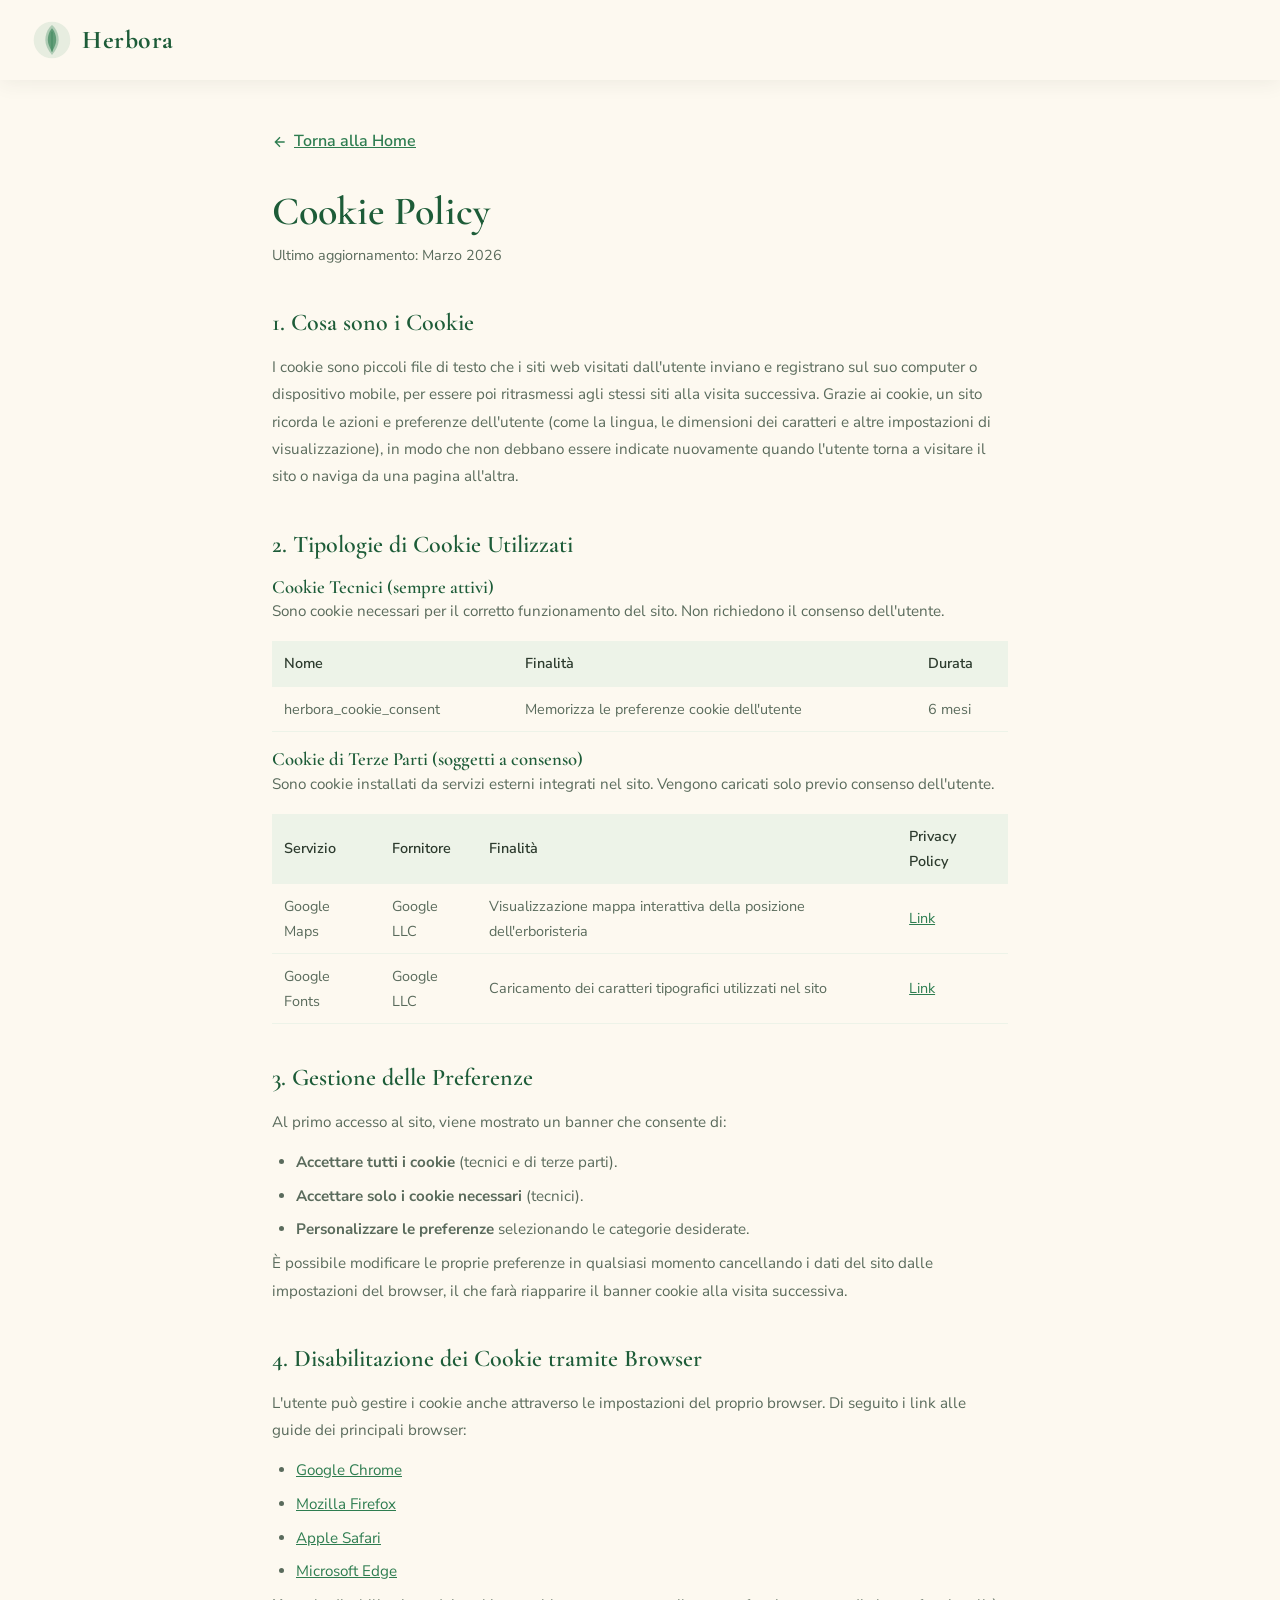
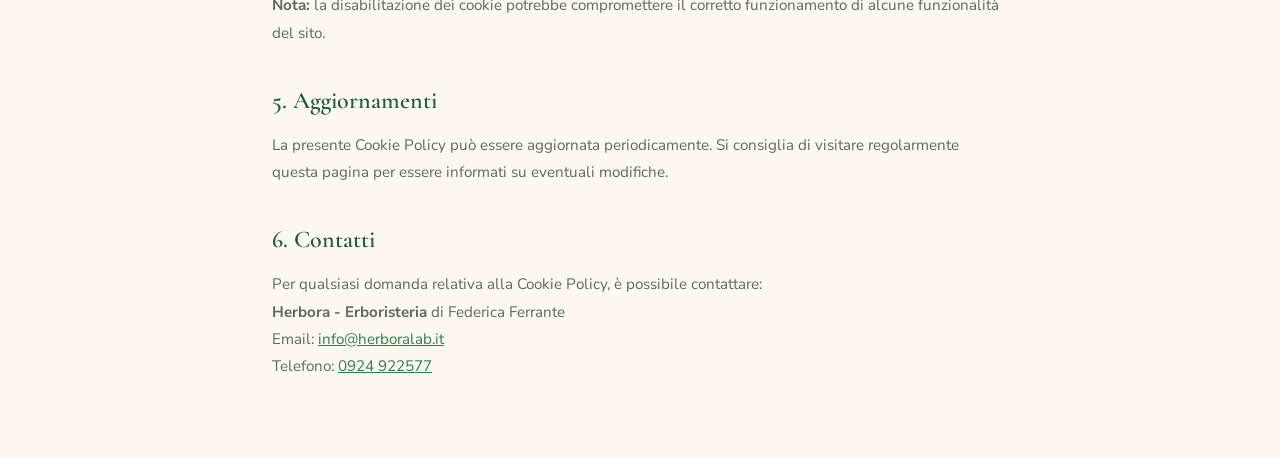
==== cookie-policy.html @ 91b8c5d2 "Sito vetrina Herbora - Erboristeria Partanna dal 1997 Sito one-page completo con stile "Botanical Ed" ====
<!DOCTYPE html>
<html lang="it">
<head>
    <meta charset="UTF-8">
    <meta name="viewport" content="width=device-width, initial-scale=1.0">
    <title>Cookie Policy - Herbora Erboristeria Partanna</title>
    <meta name="robots" content="noindex, nofollow">
    <link rel="preconnect" href="https://fonts.googleapis.com">
    <link rel="preconnect" href="https://fonts.gstatic.com" crossorigin>
    <link href="https://fonts.googleapis.com/css2?family=Cormorant+Garamond:wght@400;500;600;700&family=Nunito+Sans:wght@300;400;500;600;700&display=swap" rel="stylesheet">
    <link rel="stylesheet" href="css/style.css">
    <style>
        .legal-page { padding: calc(var(--nav-height) + 3rem) 2rem 4rem; max-width: 800px; margin: 0 auto; }
        .legal-page h1 { font-size: 2.5rem; margin-bottom: 0.5rem; }
        .legal-page .legal-date { color: var(--text-medium); font-size: 0.9rem; margin-bottom: 2rem; }
        .legal-page h2 { font-size: 1.5rem; margin-top: 2.5rem; margin-bottom: 1rem; color: var(--herbora-dark); }
        .legal-page p, .legal-page li { color: var(--text-medium); line-height: 1.8; margin-bottom: 0.8rem; font-size: 0.95rem; }
        .legal-page ul { padding-left: 1.5rem; }
        .legal-page ul li { list-style: disc; margin-bottom: 0.4rem; }
        .legal-page a { color: var(--herbora-green); text-decoration: underline; }
        .legal-back { display: inline-flex; align-items: center; gap: 6px; margin-bottom: 2rem; color: var(--herbora-green); font-weight: 600; }
        .cookie-table { width: 100%; border-collapse: collapse; margin: 1rem 0; }
        .cookie-table th, .cookie-table td { padding: 10px 12px; text-align: left; border-bottom: 1px solid var(--sage-light); font-size: 0.9rem; }
        .cookie-table th { background: var(--sage-light); font-weight: 600; color: var(--text-dark); }
        .cookie-table td { color: var(--text-medium); }
    </style>
</head>
<body>
    <!-- Navbar -->
    <nav class="navbar scrolled">
        <div class="navbar-container">
            <a href="index.html" class="navbar-brand">
                <svg class="navbar-logo" viewBox="0 0 48 48" xmlns="http://www.w3.org/2000/svg">
                    <circle cx="24" cy="24" r="22" fill="#2E7D50" opacity="0.1"/>
                    <path d="M24 6c0 0-8 6-8 18c0 6 3 12 8 18c5-6 8-12 8-18c0-12-8-18-8-18z" fill="#2E7D50" opacity="0.3"/>
                    <path d="M24 10c0 0-5 5-5 14c0 4 2 9 5 14c3-5 5-10 5-14c0-9-5-14-5-14z" fill="#2E7D50" opacity="0.6"/>
                    <line x1="24" y1="14" x2="24" y2="38" stroke="#2E7D50" stroke-width="1.5" opacity="0.5"/>
                </svg>
                <span class="navbar-brand-text">Herbora</span>
            </a>
        </div>
    </nav>

    <main class="legal-page">
        <a href="index.html" class="legal-back">
            <svg width="16" height="16" viewBox="0 0 24 24" fill="none" stroke="currentColor" stroke-width="2"><path d="M19 12H5M12 19l-7-7 7-7"/></svg>
            Torna alla Home
        </a>

        <h1>Cookie Policy</h1>
        <p class="legal-date">Ultimo aggiornamento: Marzo 2026</p>

        <h2>1. Cosa sono i Cookie</h2>
        <p>I cookie sono piccoli file di testo che i siti web visitati dall'utente inviano e registrano sul suo computer o dispositivo mobile, per essere poi ritrasmessi agli stessi siti alla visita successiva. Grazie ai cookie, un sito ricorda le azioni e preferenze dell'utente (come la lingua, le dimensioni dei caratteri e altre impostazioni di visualizzazione), in modo che non debbano essere indicate nuovamente quando l'utente torna a visitare il sito o naviga da una pagina all'altra.</p>

        <h2>2. Tipologie di Cookie Utilizzati</h2>

        <h3>Cookie Tecnici (sempre attivi)</h3>
        <p>Sono cookie necessari per il corretto funzionamento del sito. Non richiedono il consenso dell'utente.</p>

        <table class="cookie-table">
            <thead>
                <tr>
                    <th>Nome</th>
                    <th>Finalità</th>
                    <th>Durata</th>
                </tr>
            </thead>
            <tbody>
                <tr>
                    <td>herbora_cookie_consent</td>
                    <td>Memorizza le preferenze cookie dell'utente</td>
                    <td>6 mesi</td>
                </tr>
            </tbody>
        </table>

        <h3>Cookie di Terze Parti (soggetti a consenso)</h3>
        <p>Sono cookie installati da servizi esterni integrati nel sito. Vengono caricati solo previo consenso dell'utente.</p>

        <table class="cookie-table">
            <thead>
                <tr>
                    <th>Servizio</th>
                    <th>Fornitore</th>
                    <th>Finalità</th>
                    <th>Privacy Policy</th>
                </tr>
            </thead>
            <tbody>
                <tr>
                    <td>Google Maps</td>
                    <td>Google LLC</td>
                    <td>Visualizzazione mappa interattiva della posizione dell'erboristeria</td>
                    <td><a href="https://policies.google.com/privacy" target="_blank" rel="noopener">Link</a></td>
                </tr>
                <tr>
                    <td>Google Fonts</td>
                    <td>Google LLC</td>
                    <td>Caricamento dei caratteri tipografici utilizzati nel sito</td>
                    <td><a href="https://policies.google.com/privacy" target="_blank" rel="noopener">Link</a></td>
                </tr>
            </tbody>
        </table>

        <h2>3. Gestione delle Preferenze</h2>
        <p>Al primo accesso al sito, viene mostrato un banner che consente di:</p>
        <ul>
            <li><strong>Accettare tutti i cookie</strong> (tecnici e di terze parti).</li>
            <li><strong>Accettare solo i cookie necessari</strong> (tecnici).</li>
            <li><strong>Personalizzare le preferenze</strong> selezionando le categorie desiderate.</li>
        </ul>
        <p>È possibile modificare le proprie preferenze in qualsiasi momento cancellando i dati del sito dalle impostazioni del browser, il che farà riapparire il banner cookie alla visita successiva.</p>

        <h2>4. Disabilitazione dei Cookie tramite Browser</h2>
        <p>L'utente può gestire i cookie anche attraverso le impostazioni del proprio browser. Di seguito i link alle guide dei principali browser:</p>
        <ul>
            <li><a href="https://support.google.com/chrome/answer/95647" target="_blank" rel="noopener">Google Chrome</a></li>
            <li><a href="https://support.mozilla.org/it/kb/protezione-antitracciamento-avanzata-firefox-desktop" target="_blank" rel="noopener">Mozilla Firefox</a></li>
            <li><a href="https://support.apple.com/it-it/guide/safari/sfri11471/mac" target="_blank" rel="noopener">Apple Safari</a></li>
            <li><a href="https://support.microsoft.com/it-it/microsoft-edge/eliminare-i-cookie-in-microsoft-edge-63947406-40ac-c3b8-57b9-2a946a29ae09" target="_blank" rel="noopener">Microsoft Edge</a></li>
        </ul>
        <p><strong>Nota:</strong> la disabilitazione dei cookie potrebbe compromettere il corretto funzionamento di alcune funzionalità del sito.</p>

        <h2>5. Aggiornamenti</h2>
        <p>La presente Cookie Policy può essere aggiornata periodicamente. Si consiglia di visitare regolarmente questa pagina per essere informati su eventuali modifiche.</p>

        <h2>6. Contatti</h2>
        <p>Per qualsiasi domanda relativa alla Cookie Policy, è possibile contattare:<br>
        <strong>Herbora - Erboristeria</strong> di Federica Ferrante<br>
        Email: <a href="mailto:info@herboralab.it">info@herboralab.it</a><br>
        Telefono: <a href="tel:+390924922577">0924 922577</a></p>
    </main>
</body>
</html>
---- css/style.css ----
/* ========================================
   HERBORA - Erboristeria Partanna
   Botanical Editorial Style
   ======================================== */

/* ===== CSS VARIABLES ===== */
:root {
    --cream:           #FDF9F0;
    --cream-dark:      #F5EDD8;
    --sage:            #A8C5A0;
    --sage-light:      #EDF3E8;
    --sage-dark:       #7BA374;
    --herbora-green:   #2E7D50;
    --herbora-dark:    #1D5C38;
    --forest:          #2A5A3C;
    --terracotta:      #C4724A;
    --terracotta-light:#D4896A;
    --text-dark:       #2D3B2E;
    --text-medium:     #5A6B5C;

    --font-heading: 'Cormorant Garamond', Georgia, 'Times New Roman', serif;
    --font-body:    'Nunito Sans', -apple-system, BlinkMacSystemFont, 'Segoe UI', Roboto, sans-serif;

    --nav-height: 80px;
    --container-max: 1200px;
    --container-wide: 1400px;
}

/* ===== RESET ===== */
*, *::before, *::after {
    margin: 0;
    padding: 0;
    box-sizing: border-box;
}

html {
    scroll-behavior: smooth;
    -webkit-text-size-adjust: 100%;
}

body {
    font-family: var(--font-body);
    font-weight: 400;
    font-size: 16px;
    line-height: 1.7;
    color: var(--text-dark);
    background-color: var(--cream);
    overflow-x: hidden;
}

img, svg {
    max-width: 100%;
    height: auto;
    display: block;
}

a {
    color: inherit;
    text-decoration: none;
}

ul, ol {
    list-style: none;
}

button {
    cursor: pointer;
    border: none;
    background: none;
    font-family: inherit;
}

input, textarea, select {
    font-family: inherit;
    font-size: inherit;
}

/* ===== TYPOGRAPHY ===== */
h1, h2, h3, h4, h5, h6 {
    font-family: var(--font-heading);
    font-weight: 600;
    line-height: 1.2;
    color: var(--herbora-dark);
}

.accent {
    color: var(--terracotta);
}

/* ===== UTILITIES ===== */
.section-container {
    max-width: var(--container-max);
    margin: 0 auto;
    padding: 0 2rem;
    text-align: center;
}

.section-badge {
    display: inline-flex;
    align-items: center;
    gap: 6px;
    padding: 6px 18px;
    background: var(--sage-light);
    color: var(--herbora-green);
    font-size: 0.85rem;
    font-weight: 600;
    letter-spacing: 0.05em;
    border-radius: 50px;
    margin-bottom: 1rem;
}

.section-title {
    font-size: clamp(2rem, 5vw, 3.2rem);
    margin-bottom: 1rem;
}

.section-subtitle {
    font-size: 1.1rem;
    color: var(--text-medium);
    max-width: 600px;
    margin: 0 auto 3rem;
}

/* ===== BUTTONS ===== */
.btn {
    display: inline-flex;
    align-items: center;
    gap: 8px;
    padding: 14px 28px;
    border-radius: 50px;
    font-weight: 600;
    font-size: 0.95rem;
    transition: all 0.3s ease;
    letter-spacing: 0.02em;
}

.btn-primary {
    background: var(--terracotta);
    color: #fff;
}

.btn-primary:hover {
    background: var(--terracotta-light);
    transform: translateY(-2px);
    box-shadow: 0 8px 25px rgba(196, 114, 74, 0.3);
}

.btn-whatsapp {
    border: 2px solid var(--herbora-green);
    color: var(--herbora-green);
    background: transparent;
}

.btn-whatsapp:hover {
    background: var(--herbora-green);
    color: #fff;
    transform: translateY(-2px);
}

.btn-small {
    padding: 8px 16px;
    font-size: 0.85rem;
    background: var(--sage);
    color: #fff;
    border-radius: 6px;
    border: none;
    cursor: pointer;
    transition: background 0.3s ease;
}

.btn-small:hover {
    background: var(--sage-dark);
}

/* ===== WAVE DIVIDERS ===== */
.wave-divider {
    position: absolute;
    bottom: -1px;
    left: 0;
    width: 100%;
    line-height: 0;
    z-index: 2;
}

.wave-divider svg {
    width: 100%;
    height: 80px;
}

/* ===== NAVBAR ===== */
.navbar {
    position: fixed;
    top: 0;
    left: 0;
    right: 0;
    z-index: 1000;
    padding: 0 2rem;
    height: var(--nav-height);
    display: flex;
    align-items: center;
    transition: background 0.4s ease, box-shadow 0.4s ease, backdrop-filter 0.4s ease;
}

.navbar.scrolled {
    background: rgba(253, 249, 240, 0.92);
    backdrop-filter: blur(12px);
    -webkit-backdrop-filter: blur(12px);
    box-shadow: 0 2px 20px rgba(45, 59, 46, 0.08);
}

.navbar-container {
    max-width: var(--container-wide);
    width: 100%;
    margin: 0 auto;
    display: flex;
    align-items: center;
    justify-content: space-between;
}

.navbar-brand {
    display: flex;
    align-items: center;
    gap: 10px;
    z-index: 10;
}

.navbar-logo {
    width: 40px;
    height: 40px;
}

.navbar-brand-text {
    font-family: var(--font-heading);
    font-size: 1.6rem;
    font-weight: 700;
    color: var(--herbora-dark);
    letter-spacing: 0.02em;
}

.navbar-links {
    display: flex;
    align-items: center;
    gap: 2rem;
}

.nav-link {
    font-size: 0.9rem;
    letter-spacing: 0.08em;
    color: var(--text-medium);
    transition: color 0.3s ease;
    position: relative;
}

.nav-link::after {
    content: '';
    position: absolute;
    bottom: -4px;
    left: 0;
    width: 0;
    height: 2px;
    background: var(--terracotta);
    transition: width 0.3s ease;
    border-radius: 2px;
}

.nav-link:hover {
    color: var(--herbora-green);
}

.nav-link:hover::after {
    width: 100%;
}

.navbar-cta {
    display: inline-flex;
    align-items: center;
    gap: 6px;
    padding: 10px 22px;
    background: var(--terracotta);
    color: #fff;
    border-radius: 50px;
    font-size: 0.88rem;
    font-weight: 600;
    letter-spacing: 0.02em;
    transition: all 0.3s ease;
}

.navbar-cta:hover {
    background: var(--terracotta-light);
    transform: translateY(-1px);
    box-shadow: 0 4px 15px rgba(196, 114, 74, 0.3);
}

.navbar-toggle {
    display: none;
    z-index: 10;
    padding: 4px;
}

/* ===== MOBILE OVERLAY ===== */
.mobile-overlay {
    position: fixed;
    top: 0;
    left: 0;
    right: 0;
    bottom: 0;
    background: rgba(253, 249, 240, 0.97);
    z-index: 999;
    display: flex;
    align-items: center;
    justify-content: center;
    opacity: 0;
    visibility: hidden;
    transition: opacity 0.4s ease, visibility 0.4s ease;
}

.mobile-overlay.active {
    opacity: 1;
    visibility: visible;
}

.mobile-overlay-pattern {
    position: absolute;
    top: 0;
    left: 0;
    width: 100%;
    height: 100%;
    opacity: 0.5;
}

.mobile-close {
    position: absolute;
    top: 24px;
    right: 24px;
    font-size: 2rem;
    color: var(--herbora-dark);
    background: none;
    border: none;
    z-index: 10;
    width: 44px;
    height: 44px;
    display: flex;
    align-items: center;
    justify-content: center;
}

.mobile-nav-links {
    display: flex;
    flex-direction: column;
    align-items: center;
    gap: 1.5rem;
    z-index: 5;
}

.mobile-link {
    font-family: var(--font-heading);
    font-size: 1.8rem;
    font-weight: 500;
    color: var(--herbora-dark);
    transition: color 0.3s ease;
    letter-spacing: 0.02em;
}

.mobile-link:hover {
    color: var(--terracotta);
}

.mobile-link-wa {
    display: flex;
    align-items: center;
    gap: 8px;
    font-family: var(--font-body);
    font-size: 1.1rem;
    font-weight: 600;
    color: #25D366;
    margin-top: 1rem;
    padding: 12px 24px;
    border: 2px solid #25D366;
    border-radius: 50px;
}

/* ===== HERO ===== */
.hero {
    position: relative;
    min-height: 100vh;
    display: flex;
    align-items: center;
    padding: calc(var(--nav-height) + 2rem) 2rem 8rem;
    background: var(--cream);
    overflow: hidden;
}

.hero-wash {
    position: absolute;
    top: -20%;
    right: -10%;
    width: 70%;
    height: 80%;
    background: radial-gradient(ellipse at center, rgba(168, 197, 160, 0.25) 0%, transparent 70%);
    pointer-events: none;
}

.hero-botanical {
    position: absolute;
    pointer-events: none;
    z-index: 1;
}

.hero-botanical-1 {
    top: 12%;
    right: 5%;
    width: 60px;
    animation: gentleFloat 7s ease-in-out infinite;
}

.hero-botanical-2 {
    top: 25%;
    right: 42%;
    width: 45px;
    animation: gentleFloat 5.5s ease-in-out infinite 1s;
}

.hero-botanical-3 {
    bottom: 20%;
    right: 8%;
    width: 40px;
    animation: gentleFloat 6s ease-in-out infinite 2s;
}

.hero-botanical-4 {
    top: 60%;
    left: 5%;
    width: 35px;
    animation: gentleFloat 8s ease-in-out infinite 0.5s;
}

@keyframes gentleFloat {
    0%, 100% { transform: translateY(0) rotate(0deg); }
    25% { transform: translateY(-12px) rotate(2deg); }
    50% { transform: translateY(-6px) rotate(-1deg); }
    75% { transform: translateY(-15px) rotate(1deg); }
}

.hero-container {
    max-width: var(--container-wide);
    margin: 0 auto;
    width: 100%;
    display: grid;
    grid-template-columns: 55% 45%;
    gap: 4rem;
    align-items: center;
    position: relative;
    z-index: 3;
}

.hero-content {
    opacity: 0;
}

.hero-content.animated {
    animation: leafWipe 0.8s ease-out forwards;
}

.hero-badge {
    display: inline-flex;
    align-items: center;
    gap: 6px;
    padding: 8px 18px;
    background: rgba(46, 125, 80, 0.1);
    color: var(--herbora-green);
    font-size: 0.88rem;
    font-weight: 600;
    border-radius: 50px;
    margin-bottom: 1.5rem;
    letter-spacing: 0.03em;
}

.hero-badge svg {
    flex-shrink: 0;
}

.hero-title {
    font-size: clamp(2.5rem, 5.5vw, 4rem);
    font-weight: 700;
    line-height: 1.15;
    margin-bottom: 1.5rem;
    color: var(--herbora-dark);
    position: relative;
}

.hero-title-accent {
    color: var(--terracotta);
    font-style: italic;
}

.hero-vine-underline {
    position: absolute;
    bottom: -8px;
    left: 0;
    width: 100%;
    height: 20px;
}

.hero-subtitle {
    font-size: 1.15rem;
    color: var(--text-medium);
    line-height: 1.8;
    margin-bottom: 2rem;
    max-width: 520px;
}

.hero-ctas {
    display: flex;
    flex-wrap: wrap;
    gap: 1rem;
}

.hero-visual {
    position: relative;
    display: flex;
    justify-content: center;
    align-items: center;
}

.hero-visual.animated {
    animation: organicGrow 0.8s ease-out forwards;
}

.hero-image-wrapper {
    position: relative;
    width: 380px;
    height: 380px;
}

.hero-blob-mask {
    width: 100%;
    height: 100%;
    border-radius: 60% 40% 50% 50% / 50% 60% 40% 50%;
    overflow: hidden;
    background: var(--sage-light);
}

.hero-blob-mask img {
    width: 100%;
    height: 100%;
    object-fit: cover;
}

.hero-blob-border {
    position: absolute;
    top: -10px;
    right: -10px;
    width: 100%;
    height: 100%;
    border-radius: 60% 40% 50% 50% / 50% 60% 40% 50%;
    border: 2px solid var(--terracotta);
    opacity: 0.3;
    z-index: -1;
}

.hero-experience-card {
    position: absolute;
    bottom: -10px;
    left: -30px;
    background: #fff;
    padding: 16px 22px;
    border-radius: 16px;
    box-shadow: 0 8px 30px rgba(45, 59, 46, 0.12);
    display: flex;
    align-items: center;
    gap: 12px;
    z-index: 5;
}

.hero-experience-card.animated {
    animation: bloomIn 0.6s ease-out 0.5s both;
}

.hero-experience-number {
    font-family: var(--font-heading);
    font-size: 2.2rem;
    font-weight: 700;
    color: var(--terracotta);
    line-height: 1;
}

.hero-experience-text {
    font-size: 0.85rem;
    font-weight: 600;
    color: var(--text-medium);
    line-height: 1.4;
}

/* ===== ORGANIC ANIMATIONS ===== */
@keyframes leafWipe {
    from {
        opacity: 0;
        clip-path: inset(0 100% 0 0);
    }
    to {
        opacity: 1;
        clip-path: inset(0 0 0 0);
    }
}

@keyframes organicGrow {
    from {
        opacity: 0;
        clip-path: circle(0% at 50% 50%);
    }
    to {
        opacity: 1;
        clip-path: circle(75% at 50% 50%);
    }
}

@keyframes bloomIn {
    from {
        opacity: 0;
        transform: scale(0.6) rotate(-5deg);
    }
    to {
        opacity: 1;
        transform: scale(1) rotate(0deg);
    }
}

@keyframes fadeInUp {
    from {
        opacity: 0;
        transform: translateY(30px);
    }
    to {
        opacity: 1;
        transform: translateY(0);
    }
}

/* Hidden states for animation targets */
[data-organic] {
    opacity: 0;
}

[data-organic].animated {
    opacity: 1;
}

[data-organic="grow"].animated {
    animation: organicGrow 0.7s ease-out forwards;
}

[data-organic="leaf-wipe"].animated {
    animation: leafWipe 0.7s ease-out forwards;
}

[data-organic="bloom"].animated {
    animation: bloomIn 0.6s ease-out forwards;
}

/* ===== STORIA / TIMELINE ===== */
.storia {
    position: relative;
    padding: 6rem 0 8rem;
    background: var(--cream);
}

.timeline-grid {
    max-width: var(--container-max);
    margin: 2rem auto 0;
    padding: 0 2rem;
    display: grid;
    grid-template-columns: repeat(3, 1fr);
    gap: 1.5rem;
}

.timeline-node {
    padding: 2rem 1.5rem;
    text-align: center;
    position: relative;
    background: #fff;
    border-radius: 20px;
    transition: transform 0.3s ease, box-shadow 0.3s ease;
    border: 2px solid transparent;
}

.timeline-node:hover {
    transform: translateY(-4px);
    box-shadow: 0 8px 25px rgba(45, 59, 46, 0.1);
    border-color: var(--sage);
}

.timeline-year {
    font-family: var(--font-heading);
    font-size: 2.5rem;
    font-weight: 700;
    color: var(--terracotta);
    margin-bottom: 0.8rem;
}

.timeline-icon {
    width: 56px;
    height: 56px;
    margin: 0 auto 1rem;
}

.timeline-title {
    font-size: 1.15rem;
    font-weight: 600;
    margin-bottom: 0.6rem;
    color: var(--herbora-dark);
}

.timeline-desc {
    font-size: 0.9rem;
    color: var(--text-medium);
    line-height: 1.6;
}

/* ===== FILOSOFIA ===== */
.filosofia {
    position: relative;
    padding: 6rem 0 8rem;
    background: var(--sage-light);
}

.filosofia-container {
    max-width: var(--container-wide);
    margin: 0 auto;
    padding: 0 2rem;
    display: grid;
    grid-template-columns: 55% 45%;
    gap: 0;
    align-items: center;
}

.filosofia-image {
    position: relative;
}

.filosofia-image-inner {
    border-radius: 20px;
    overflow: hidden;
    box-shadow: 0 20px 50px rgba(45, 59, 46, 0.15);
}

.filosofia-image-inner svg,
.filosofia-image-inner img {
    width: 100%;
    height: auto;
    display: block;
}

.filosofia-card {
    background: #fff;
    padding: 3rem 2.5rem;
    border-radius: 20px;
    box-shadow: 0 10px 40px rgba(45, 59, 46, 0.08);
    margin-left: -60px;
    position: relative;
    z-index: 3;
}

.filosofia-title {
    font-size: clamp(1.8rem, 3.5vw, 2.5rem);
    margin-bottom: 1.2rem;
}

.filosofia-text {
    color: var(--text-medium);
    margin-bottom: 1rem;
    line-height: 1.8;
}

.filosofia-values {
    display: grid;
    grid-template-columns: repeat(3, 1fr);
    gap: 1.5rem;
    margin-top: 2rem;
    padding-top: 2rem;
    border-top: 1px solid var(--sage-light);
}

.filosofia-value {
    text-align: center;
}

.filosofia-value-icon {
    width: 56px;
    height: 56px;
    margin: 0 auto 0.8rem;
    background: var(--sage-light);
    border-radius: 50%;
    display: flex;
    align-items: center;
    justify-content: center;
    padding: 8px;
}

.filosofia-value h4 {
    font-family: var(--font-heading);
    font-size: 1.1rem;
    font-weight: 600;
    margin-bottom: 0.4rem;
    color: var(--herbora-dark);
}

.filosofia-value p {
    font-size: 0.82rem;
    color: var(--text-medium);
    line-height: 1.5;
}

/* ===== SERVIZI (Masonry) ===== */
.servizi {
    position: relative;
    padding: 6rem 0 8rem;
    background: var(--cream);
}

.servizi-masonry {
    max-width: var(--container-max);
    margin: 0 auto;
    padding: 0 2rem;
    display: grid;
    grid-template-columns: repeat(3, 1fr);
    gap: 1.5rem;
    grid-auto-flow: dense;
}

.servizio-card {
    background: #fff;
    border-radius: 20px;
    padding: 2rem;
    transition: transform 0.3s ease, box-shadow 0.3s ease, border-color 0.3s ease;
    border: 2px solid transparent;
    display: flex;
    flex-direction: column;
}

.servizio-card:hover {
    transform: translateY(-6px);
    box-shadow: 0 12px 35px rgba(45, 59, 46, 0.1);
    border-color: var(--sage);
}

.servizio-card:hover .servizio-icon svg {
    transform: rotate(5deg);
}

.servizio-lg {
    grid-row: span 2;
    padding: 2.5rem;
}

.servizio-md {
    /* default size */
}

.servizio-sm {
    padding: 1.5rem;
}

.servizio-wide {
    grid-column: span 2;
    flex-direction: row;
    align-items: center;
    gap: 1.5rem;
}

.servizio-icon {
    width: 64px;
    height: 64px;
    margin-bottom: 1.2rem;
    flex-shrink: 0;
}

.servizio-icon svg {
    transition: transform 0.3s ease;
}

.servizio-title {
    font-family: var(--font-heading);
    font-size: 1.3rem;
    font-weight: 600;
    color: var(--herbora-dark);
    margin-bottom: 0.6rem;
}

.servizio-desc {
    font-size: 0.92rem;
    color: var(--text-medium);
    line-height: 1.7;
}

.servizio-lg .servizio-icon {
    width: 80px;
    height: 80px;
}

.servizio-lg .servizio-title {
    font-size: 1.5rem;
}

.servizio-lg .servizio-desc {
    font-size: 1rem;
}

.servizio-wide .servizio-icon {
    width: 72px;
    height: 72px;
    margin-bottom: 0;
}

.servizio-wide-content {
    flex: 1;
}

/* ===== PRODOTTI / CAROUSEL ===== */
.prodotti {
    position: relative;
    padding: 6rem 0 8rem;
    background: var(--cream-dark);
}

.carousel-wrapper {
    max-width: var(--container-wide);
    margin: 0 auto;
    padding: 0 2rem;
    position: relative;
}

.carousel-track {
    display: flex;
    gap: 1.5rem;
    overflow-x: auto;
    overflow-y: hidden;
    scroll-snap-type: x mandatory;
    -webkit-overflow-scrolling: touch;
    scrollbar-width: none;
    padding: 1rem 0 2rem;
    cursor: grab;
}

.carousel-track:active {
    cursor: grabbing;
}

.carousel-track::-webkit-scrollbar {
    display: none;
}

.carousel-card {
    flex: 0 0 260px;
    scroll-snap-align: start;
    background: #fff;
    border-radius: 20px;
    overflow: hidden;
    transition: transform 0.3s ease, box-shadow 0.3s ease;
}

.carousel-card:hover {
    transform: translateY(-6px);
    box-shadow: 0 12px 35px rgba(45, 59, 46, 0.12);
}

.carousel-card-image {
    height: 200px;
    overflow: hidden;
}

.carousel-card-image svg,
.carousel-card-image img {
    width: 100%;
    height: 100%;
    object-fit: cover;
}

.carousel-card-content {
    padding: 1.2rem 1.5rem;
}

.carousel-card-content h3 {
    font-family: var(--font-heading);
    font-size: 1.2rem;
    font-weight: 600;
    color: var(--herbora-dark);
    margin-bottom: 0.5rem;
}

.carousel-card-link {
    display: inline-flex;
    align-items: center;
    gap: 4px;
    font-size: 0.88rem;
    font-weight: 600;
    color: var(--terracotta);
    transition: gap 0.3s ease;
}

.carousel-card:hover .carousel-card-link {
    gap: 8px;
}

.carousel-arrow {
    position: absolute;
    top: 50%;
    transform: translateY(-50%);
    width: 48px;
    height: 48px;
    border-radius: 50%;
    background: #fff;
    box-shadow: 0 4px 15px rgba(45, 59, 46, 0.12);
    display: flex;
    align-items: center;
    justify-content: center;
    z-index: 5;
    color: var(--herbora-dark);
    transition: all 0.3s ease;
}

.carousel-arrow:hover {
    background: var(--herbora-green);
    color: #fff;
}

.carousel-arrow-left {
    left: 0.5rem;
}

.carousel-arrow-right {
    right: 0.5rem;
}

/* ===== PREPARAZIONI ===== */
.preparazioni {
    position: relative;
    padding: 6rem 0 8rem;
    background: var(--sage-light);
}

.preparazioni-container {
    max-width: var(--container-wide);
    margin: 0 auto;
    padding: 0 2rem;
    display: grid;
    grid-template-columns: 45% 55%;
    gap: 4rem;
    align-items: center;
}

.preparazioni-image-inner {
    border-radius: 20px;
    overflow: hidden;
    box-shadow: 0 20px 50px rgba(45, 59, 46, 0.15);
}

.preparazioni-image-inner svg,
.preparazioni-image-inner img {
    width: 100%;
    height: auto;
    display: block;
}

.preparazioni-title {
    font-size: clamp(1.8rem, 3.5vw, 2.5rem);
    margin-bottom: 1rem;
}

.preparazioni-text {
    color: var(--text-medium);
    line-height: 1.8;
    margin-bottom: 2rem;
}

.preparazioni-steps {
    position: relative;
    padding-left: 2rem;
}

.preparazioni-line {
    position: absolute;
    left: 14px;
    top: 10px;
    width: 4px;
    height: calc(100% - 20px);
}

.preparazioni-step {
    display: flex;
    align-items: flex-start;
    gap: 1.2rem;
    margin-bottom: 1.5rem;
    position: relative;
}

.preparazioni-step:last-child {
    margin-bottom: 0;
}

.preparazioni-step-number {
    width: 36px;
    height: 36px;
    border-radius: 50%;
    background: var(--terracotta);
    color: #fff;
    display: flex;
    align-items: center;
    justify-content: center;
    font-weight: 700;
    font-size: 0.9rem;
    flex-shrink: 0;
    position: relative;
    z-index: 2;
}

.preparazioni-step-content h4 {
    font-family: var(--font-heading);
    font-size: 1.15rem;
    font-weight: 600;
    color: var(--herbora-dark);
    margin-bottom: 0.3rem;
}

.preparazioni-step-content p {
    font-size: 0.92rem;
    color: var(--text-medium);
    line-height: 1.6;
}

/* ===== CONTATTI ===== */
.contatti {
    position: relative;
    padding: 6rem 0 5rem;
    background: var(--cream);
}

.contatti-cards {
    max-width: var(--container-max);
    margin: 0 auto 3rem;
    padding: 0 2rem;
    display: grid;
    grid-template-columns: repeat(3, 1fr);
    gap: 1.5rem;
}

.contatti-card {
    background: #fff;
    border-radius: 20px;
    padding: 2rem;
    text-align: center;
    box-shadow: 0 4px 20px rgba(45, 59, 46, 0.06);
    transition: transform 0.3s ease, box-shadow 0.3s ease;
}

.contatti-card:hover {
    transform: translateY(-4px);
    box-shadow: 0 10px 30px rgba(45, 59, 46, 0.1);
}

.contatti-card-icon {
    width: 56px;
    height: 56px;
    margin: 0 auto 1rem;
}

.contatti-card h3 {
    font-family: var(--font-heading);
    font-size: 1.4rem;
    font-weight: 600;
    color: var(--herbora-dark);
    margin-bottom: 1rem;
}

.contatti-address {
    color: var(--text-medium);
    margin-bottom: 1rem;
    line-height: 1.6;
}

.contatti-map {
    width: 100%;
    height: 180px;
    border-radius: 12px;
    overflow: hidden;
    background: var(--sage-light);
    position: relative;
}

.contatti-map iframe {
    width: 100%;
    height: 100%;
    border: none;
}

.contatti-map-placeholder {
    width: 100%;
    height: 100%;
    display: flex;
    flex-direction: column;
    align-items: center;
    justify-content: center;
    gap: 8px;
    padding: 1rem;
}

.contatti-map-placeholder p {
    font-size: 0.82rem;
    color: var(--text-medium);
}

.contatti-info-list {
    display: flex;
    flex-direction: column;
    align-items: center;
    gap: 0.8rem;
}

.contatti-info-item {
    display: inline-flex;
    align-items: center;
    gap: 8px;
    color: var(--text-medium);
    font-size: 0.95rem;
    transition: color 0.3s ease;
}

.contatti-info-item:hover {
    color: var(--herbora-green);
}

.contatti-whatsapp {
    color: #25D366;
}

.contatti-whatsapp:hover {
    color: #1da851;
}

.contatti-social {
    display: flex;
    gap: 1rem;
    margin-top: 0.5rem;
}

.contatti-social-link {
    width: 42px;
    height: 42px;
    border-radius: 50%;
    background: var(--sage-light);
    display: flex;
    align-items: center;
    justify-content: center;
    color: var(--herbora-green);
    transition: all 0.3s ease;
}

.contatti-social-link:hover {
    background: var(--herbora-green);
    color: #fff;
}

/* Orari */
.orari-status {
    display: flex;
    align-items: center;
    justify-content: center;
    gap: 8px;
    margin-bottom: 1rem;
    font-weight: 600;
    font-size: 0.92rem;
}

.orari-dot {
    width: 10px;
    height: 10px;
    border-radius: 50%;
    background: #ccc;
}

.orari-status.open .orari-dot {
    background: #25D366;
    animation: pulse 2s ease-in-out infinite;
}

.orari-status.closed .orari-dot {
    background: var(--terracotta);
}

@keyframes pulse {
    0%, 100% { box-shadow: 0 0 0 0 rgba(37, 211, 102, 0.4); }
    50% { box-shadow: 0 0 0 6px rgba(37, 211, 102, 0); }
}

.orari-status.open .orari-status-text {
    color: #25D366;
}

.orari-status.closed .orari-status-text {
    color: var(--terracotta);
}

.orari-table {
    width: 100%;
    border-collapse: collapse;
    text-align: left;
}

.orari-table tr {
    border-bottom: 1px solid var(--sage-light);
}

.orari-table tr:last-child {
    border-bottom: none;
}

.orari-table td {
    padding: 8px 4px;
    font-size: 0.88rem;
    color: var(--text-medium);
}

.orari-table td:first-child {
    font-weight: 600;
    color: var(--text-dark);
}

.orari-table tr.today {
    background: rgba(46, 125, 80, 0.06);
    border-radius: 6px;
}

.orari-table tr.today td {
    color: var(--herbora-green);
    font-weight: 600;
}

/* Contact Form */
.contatti-form-wrapper {
    max-width: 800px;
    margin: 0 auto;
    padding: 0 2rem;
}

.contatti-form-title {
    font-family: var(--font-heading);
    font-size: 1.8rem;
    font-weight: 600;
    text-align: center;
    margin-bottom: 2rem;
    color: var(--herbora-dark);
}

.contatti-form {
    background: #fff;
    padding: 2.5rem;
    border-radius: 20px;
    box-shadow: 0 4px 20px rgba(45, 59, 46, 0.06);
}

.form-row {
    display: grid;
    grid-template-columns: 1fr 1fr;
    gap: 1.5rem;
}

.form-group {
    position: relative;
    margin-bottom: 1.5rem;
}

.form-group input,
.form-group textarea {
    width: 100%;
    padding: 16px 16px 8px;
    border: 2px solid var(--sage-light);
    border-radius: 12px;
    outline: none;
    background: transparent;
    transition: border-color 0.3s ease;
    color: var(--text-dark);
    font-size: 1rem;
}

.form-group input:focus,
.form-group textarea:focus {
    border-color: var(--herbora-green);
}

.form-group label {
    position: absolute;
    left: 16px;
    top: 14px;
    color: var(--text-medium);
    font-size: 0.95rem;
    transition: all 0.2s ease;
    pointer-events: none;
    background: #fff;
    padding: 0 4px;
}

.form-group input:focus ~ label,
.form-group input:not(:placeholder-shown) ~ label,
.form-group textarea:focus ~ label,
.form-group textarea:not(:placeholder-shown) ~ label {
    top: -8px;
    font-size: 0.78rem;
    color: var(--herbora-green);
    font-weight: 600;
}

/* Hide placeholder but use :placeholder-shown */
.form-group input::placeholder,
.form-group textarea::placeholder {
    color: transparent;
}

.form-group textarea {
    resize: vertical;
    min-height: 120px;
}

.form-privacy {
    display: flex;
    align-items: flex-start;
    gap: 10px;
    margin-bottom: 1.5rem;
}

.form-privacy input[type="checkbox"] {
    margin-top: 3px;
    width: 18px;
    height: 18px;
    accent-color: var(--herbora-green);
    flex-shrink: 0;
}

.form-privacy label {
    font-size: 0.88rem;
    color: var(--text-medium);
    line-height: 1.5;
}

.form-privacy a {
    color: var(--herbora-green);
    text-decoration: underline;
}

.btn-submit {
    width: 100%;
    justify-content: center;
}

/* ===== FOOTER ===== */
.footer {
    background: var(--forest);
    color: rgba(255, 255, 255, 0.8);
    position: relative;
    padding-top: 60px;
}

.footer-vine {
    position: absolute;
    top: 0;
    left: 0;
    width: 100%;
    height: 60px;
}

.footer-container {
    max-width: var(--container-max);
    margin: 0 auto;
    padding: 3rem 2rem 2rem;
    display: grid;
    grid-template-columns: 2fr 1fr 1fr 1fr;
    gap: 2rem;
}

.footer-brand {
    display: flex;
    align-items: center;
    gap: 10px;
    margin-bottom: 1rem;
}

.footer-logo {
    width: 36px;
    height: 36px;
}

.footer-brand span {
    font-family: var(--font-heading);
    font-size: 1.5rem;
    font-weight: 700;
    color: #fff;
}

.footer-about p {
    font-size: 0.9rem;
    line-height: 1.7;
    margin-bottom: 1.2rem;
    opacity: 0.8;
}

.footer-social {
    display: flex;
    gap: 0.8rem;
}

.footer-social a {
    width: 38px;
    height: 38px;
    border-radius: 50%;
    background: rgba(255, 255, 255, 0.1);
    display: flex;
    align-items: center;
    justify-content: center;
    color: rgba(255, 255, 255, 0.8);
    transition: all 0.3s ease;
}

.footer-social a:hover {
    background: var(--terracotta);
    color: #fff;
}

.footer-col h4 {
    font-family: var(--font-heading);
    font-size: 1.1rem;
    font-weight: 600;
    color: #fff;
    margin-bottom: 1rem;
}

.footer-col ul li {
    margin-bottom: 0.6rem;
}

.footer-col ul li a,
.footer-col ul li {
    font-size: 0.88rem;
    color: rgba(255, 255, 255, 0.7);
    transition: color 0.3s ease;
}

.footer-col ul li a:hover {
    color: var(--sage);
}

.footer-bottom {
    border-top: 1px solid rgba(255, 255, 255, 0.1);
    padding: 1.5rem 2rem;
    text-align: center;
    max-width: var(--container-max);
    margin: 0 auto;
}

.footer-bottom p {
    font-size: 0.82rem;
    opacity: 0.6;
    margin-bottom: 0.5rem;
}

.footer-bottom-links {
    display: flex;
    justify-content: center;
    gap: 1.5rem;
}

.footer-bottom-links a {
    font-size: 0.82rem;
    opacity: 0.6;
    transition: opacity 0.3s ease;
}

.footer-bottom-links a:hover {
    opacity: 1;
}

/* ===== WHATSAPP FLOATING ===== */
.whatsapp-float {
    position: fixed;
    bottom: 24px;
    right: 24px;
    width: 56px;
    height: 56px;
    border-radius: 50%;
    background: #25D366;
    display: flex;
    align-items: center;
    justify-content: center;
    box-shadow: 0 4px 20px rgba(37, 211, 102, 0.4);
    z-index: 900;
    transition: transform 0.3s ease, box-shadow 0.3s ease;
}

.whatsapp-float:hover {
    transform: scale(1.1);
    box-shadow: 0 6px 25px rgba(37, 211, 102, 0.5);
}

/* ===== COOKIE BANNER ===== */
.cookie-banner {
    position: fixed;
    bottom: -100%;
    left: 0;
    right: 0;
    background: #fff;
    box-shadow: 0 -4px 20px rgba(45, 59, 46, 0.1);
    z-index: 10000;
    transition: bottom 0.5s ease;
    border-top: 3px solid var(--sage);
}

.cookie-banner.show {
    bottom: 0;
}

.cookie-banner-content {
    max-width: var(--container-max);
    margin: 0 auto;
    padding: 1.5rem 2rem;
    display: flex;
    align-items: center;
    gap: 2rem;
    flex-wrap: wrap;
}

.cookie-banner-text p {
    font-size: 0.88rem;
    color: var(--text-medium);
    line-height: 1.6;
}

.cookie-banner-text a {
    color: var(--herbora-green);
    text-decoration: underline;
}

.cookie-banner-actions {
    display: flex;
    gap: 0.8rem;
    flex-shrink: 0;
}

.cookie-btn {
    padding: 10px 20px;
    border-radius: 50px;
    font-size: 0.85rem;
    font-weight: 600;
    cursor: pointer;
    transition: all 0.3s ease;
    border: none;
}

.cookie-btn-accept {
    background: var(--herbora-green);
    color: #fff;
}

.cookie-btn-accept:hover {
    background: var(--herbora-dark);
}

.cookie-btn-necessary {
    background: transparent;
    border: 2px solid var(--sage);
    color: var(--text-dark);
}

.cookie-btn-necessary:hover {
    background: var(--sage-light);
}

.cookie-btn-settings {
    background: transparent;
    color: var(--text-medium);
    text-decoration: underline;
}

.cookie-btn-settings:hover {
    color: var(--herbora-green);
}

/* Cookie Modal */
.cookie-modal-overlay {
    position: fixed;
    top: 0;
    left: 0;
    right: 0;
    bottom: 0;
    background: rgba(0, 0, 0, 0.5);
    z-index: 10001;
    display: flex;
    align-items: center;
    justify-content: center;
    opacity: 0;
    visibility: hidden;
    transition: opacity 0.3s ease, visibility 0.3s ease;
}

.cookie-modal-overlay.show {
    opacity: 1;
    visibility: visible;
}

.cookie-modal {
    background: #fff;
    border-radius: 20px;
    padding: 2rem;
    max-width: 500px;
    width: 90%;
    max-height: 90vh;
    overflow-y: auto;
}

.cookie-modal h3 {
    font-family: var(--font-heading);
    font-size: 1.5rem;
    margin-bottom: 0.8rem;
    color: var(--herbora-dark);
}

.cookie-modal > p {
    font-size: 0.88rem;
    color: var(--text-medium);
    margin-bottom: 1.5rem;
    line-height: 1.6;
}

.cookie-category {
    padding: 1rem 0;
    border-top: 1px solid var(--sage-light);
}

.cookie-category-header {
    display: flex;
    justify-content: space-between;
    align-items: center;
    margin-bottom: 0.5rem;
}

.cookie-category h4 {
    font-size: 1rem;
    font-weight: 600;
    color: var(--text-dark);
}

.cookie-always-active {
    font-size: 0.8rem;
    font-weight: 600;
    color: var(--herbora-green);
    background: var(--sage-light);
    padding: 4px 12px;
    border-radius: 20px;
}

.cookie-category p {
    font-size: 0.82rem;
    color: var(--text-medium);
    line-height: 1.5;
}

/* Toggle switch */
.toggle-switch {
    position: relative;
    display: inline-block;
    width: 48px;
    height: 26px;
}

.toggle-switch input {
    opacity: 0;
    width: 0;
    height: 0;
}

.toggle-slider {
    position: absolute;
    cursor: pointer;
    top: 0;
    left: 0;
    right: 0;
    bottom: 0;
    background: #ccc;
    border-radius: 26px;
    transition: background 0.3s ease;
}

.toggle-slider::before {
    content: '';
    position: absolute;
    width: 20px;
    height: 20px;
    left: 3px;
    bottom: 3px;
    background: #fff;
    border-radius: 50%;
    transition: transform 0.3s ease;
}

.toggle-switch input:checked + .toggle-slider {
    background: var(--herbora-green);
}

.toggle-switch input:checked + .toggle-slider::before {
    transform: translateX(22px);
}

.cookie-modal-actions {
    display: flex;
    gap: 0.8rem;
    margin-top: 1.5rem;
    justify-content: flex-end;
}

/* ===== RESPONSIVE ===== */

/* Tablet */
@media (max-width: 1024px) {
    .hero-container {
        grid-template-columns: 1fr;
        text-align: center;
        gap: 3rem;
    }

    .hero-subtitle {
        margin-left: auto;
        margin-right: auto;
    }

    .hero-ctas {
        justify-content: center;
    }

    .hero-visual {
        order: -1;
    }

    .hero-image-wrapper {
        width: 300px;
        height: 300px;
    }

    .hero-experience-card {
        left: auto;
        right: -20px;
        bottom: -10px;
    }

    .filosofia-container {
        grid-template-columns: 1fr;
        gap: 0;
    }

    .filosofia-card {
        margin-left: 0;
        margin-top: -40px;
    }

    .timeline-grid {
        grid-template-columns: repeat(2, 1fr);
    }

    .servizi-masonry {
        grid-template-columns: repeat(2, 1fr);
    }

    .servizio-lg {
        grid-row: span 1;
    }

    .servizio-wide {
        grid-column: span 2;
    }

    .preparazioni-container {
        grid-template-columns: 1fr;
        gap: 2rem;
    }

    .contatti-cards {
        grid-template-columns: 1fr;
    }

    .footer-container {
        grid-template-columns: 1fr 1fr;
        gap: 2rem;
    }

    .footer-about {
        grid-column: span 2;
    }
}

/* Mobile */
@media (max-width: 768px) {
    :root {
        --nav-height: 70px;
    }

    .navbar-links,
    .navbar-cta {
        display: none;
    }

    .navbar-toggle {
        display: flex;
    }

    .hero {
        padding-bottom: 6rem;
    }

    .hero-title {
        font-size: clamp(2rem, 8vw, 2.8rem);
    }

    .hero-image-wrapper {
        width: 250px;
        height: 250px;
    }

    .hero-botanical-1,
    .hero-botanical-3 {
        display: none;
    }

    .hero-experience-card {
        right: auto;
        left: 50%;
        transform: translateX(-50%);
        bottom: -20px;
    }

    .section-title {
        font-size: clamp(1.8rem, 6vw, 2.5rem);
    }

    .timeline-grid {
        grid-template-columns: 1fr;
        max-width: 400px;
        margin-left: auto;
        margin-right: auto;
    }

    .filosofia-values {
        grid-template-columns: 1fr;
        gap: 1.5rem;
    }

    .servizi-masonry {
        grid-template-columns: 1fr;
    }

    .servizio-wide {
        grid-column: span 1;
        flex-direction: column;
    }

    .servizio-wide .servizio-icon {
        margin-bottom: 1rem;
    }

    .carousel-card {
        flex: 0 0 220px;
    }

    .carousel-arrow {
        display: none;
    }

    .form-row {
        grid-template-columns: 1fr;
    }

    .contatti-form {
        padding: 1.5rem;
    }

    .footer-container {
        grid-template-columns: 1fr;
        text-align: center;
    }

    .footer-about {
        grid-column: span 1;
    }

    .footer-social {
        justify-content: center;
    }

    .footer-bottom-links {
        flex-direction: column;
        gap: 0.5rem;
    }

    .cookie-banner-content {
        flex-direction: column;
        text-align: center;
    }

    .cookie-banner-actions {
        flex-wrap: wrap;
        justify-content: center;
    }
}

/* Small mobile */
@media (max-width: 480px) {
    .hero-image-wrapper {
        width: 200px;
        height: 200px;
    }

    .hero-ctas {
        flex-direction: column;
        align-items: center;
    }

    .hero-ctas .btn {
        width: 100%;
        justify-content: center;
    }

    .timeline-node {
        flex: 0 0 200px;
    }

    .carousel-card {
        flex: 0 0 190px;
    }
}
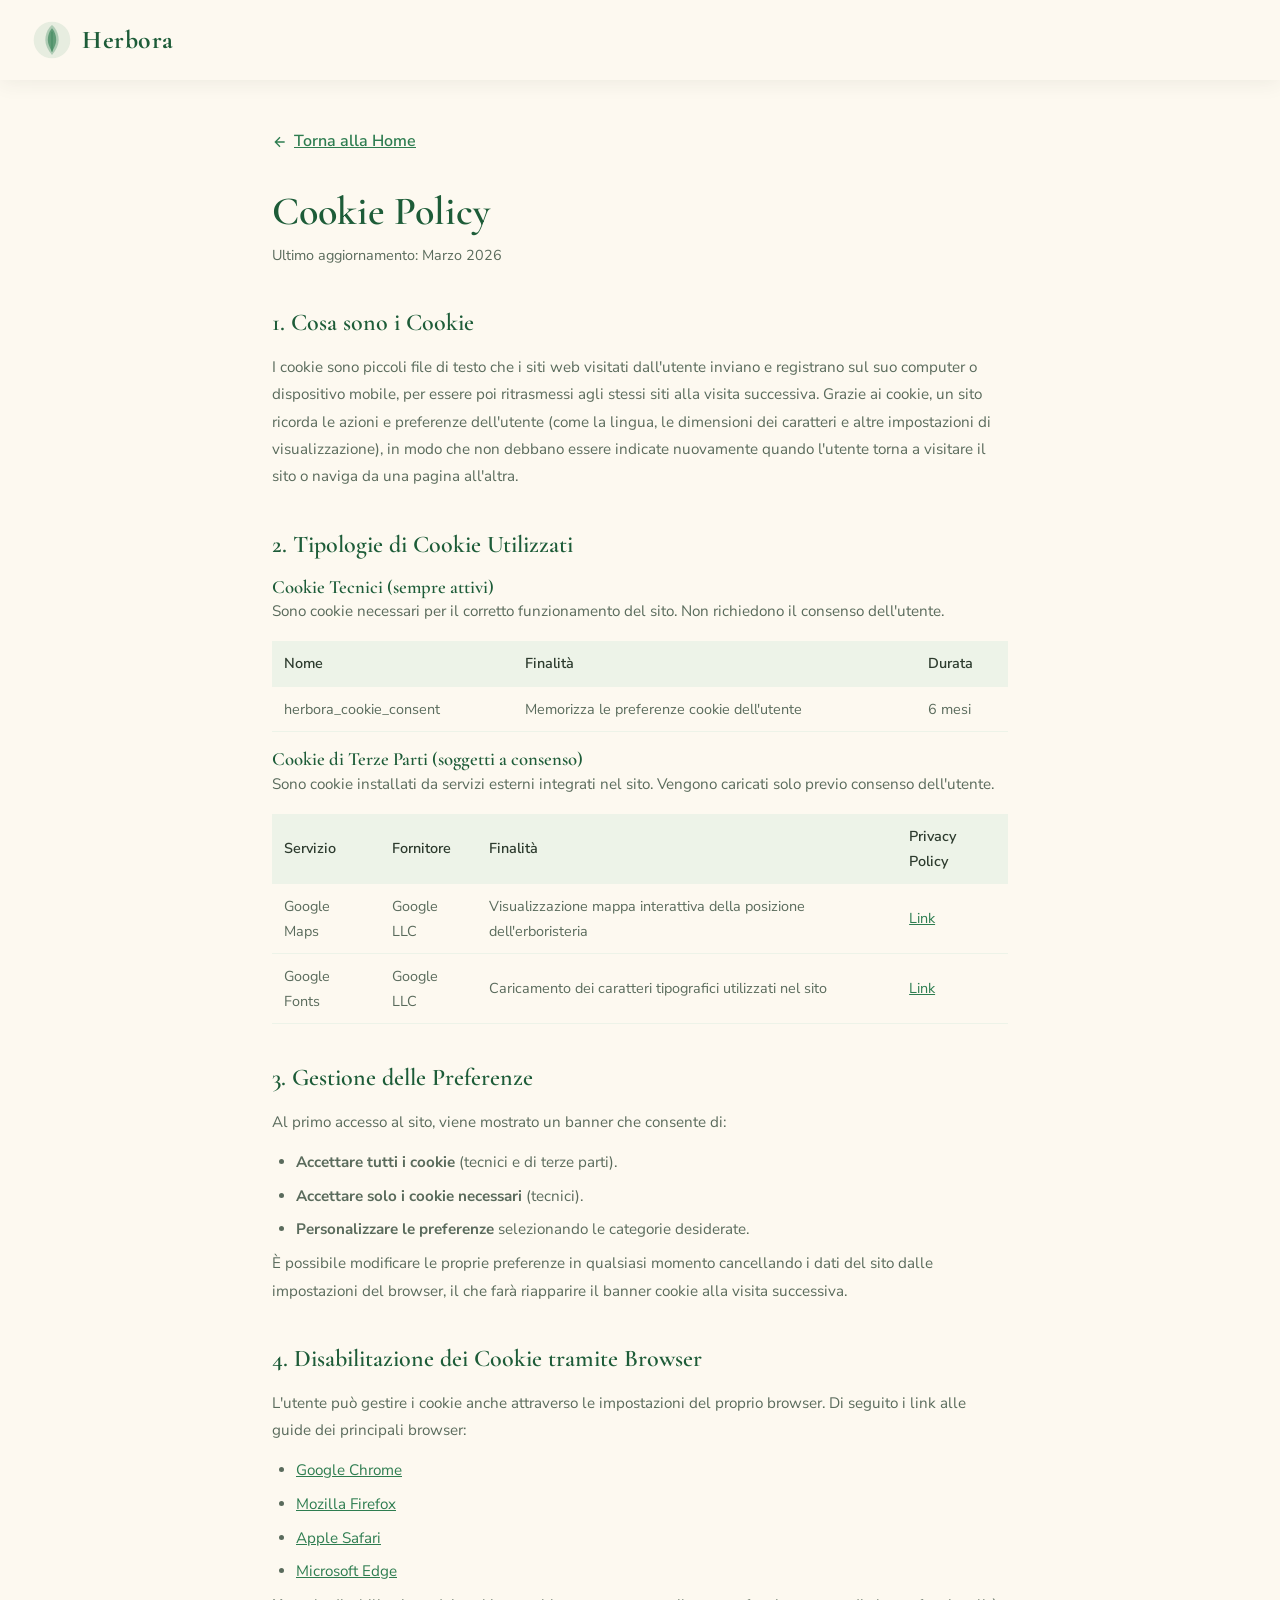
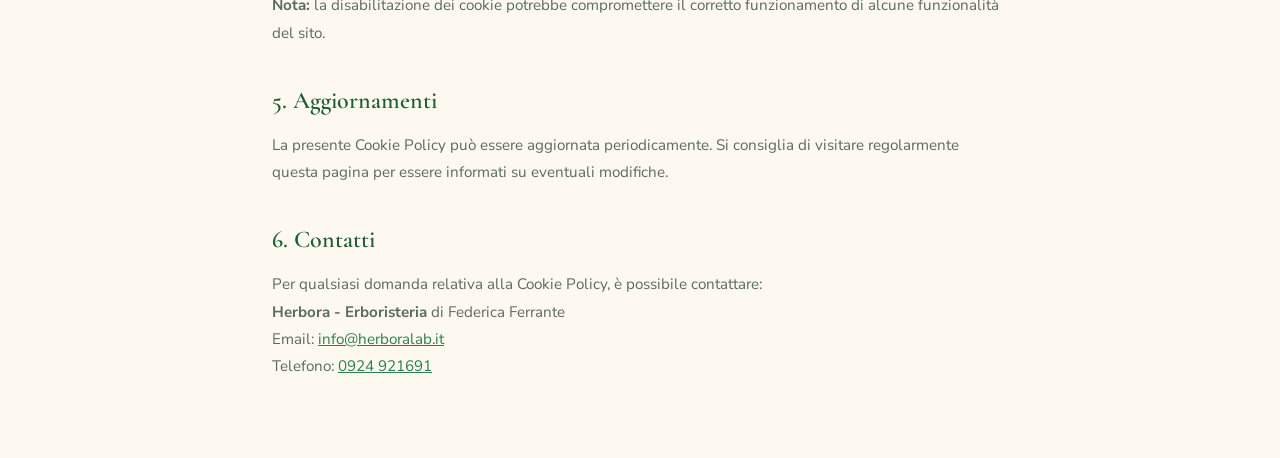
==== commit fd255021: "Aggiornamenti cliente fase 1: contatti, orari, animazioni, footer - Telefono unificato: 0924 921691 " ====
--- a/cookie-policy.html
+++ b/cookie-policy.html
@@ -5,6 +5,7 @@
     <meta name="viewport" content="width=device-width, initial-scale=1.0">
     <title>Cookie Policy - Herbora Erboristeria Partanna</title>
     <meta name="robots" content="noindex, nofollow">
+    <link rel="icon" type="image/x-icon" href="favicon.ico">
     <link rel="preconnect" href="https://fonts.googleapis.com">
     <link rel="preconnect" href="https://fonts.gstatic.com" crossorigin>
     <link href="https://fonts.googleapis.com/css2?family=Cormorant+Garamond:wght@400;500;600;700&family=Nunito+Sans:wght@300;400;500;600;700&display=swap" rel="stylesheet">
@@ -129,7 +130,7 @@
         <p>Per qualsiasi domanda relativa alla Cookie Policy, è possibile contattare:<br>
         <strong>Herbora - Erboristeria</strong> di Federica Ferrante<br>
         Email: <a href="mailto:info@herboralab.it">info@herboralab.it</a><br>
-        Telefono: <a href="tel:+390924922577">0924 922577</a></p>
+        Telefono: <a href="tel:+390924921691">0924 921691</a></p>
     </main>
 </body>
 </html>
--- a/css/style.css
+++ b/css/style.css
@@ -1127,6 +1127,139 @@
     line-height: 1.6;
 }
 
+/* ===== RECENSIONI ===== */
+.recensioni {
+    position: relative;
+    padding: 6rem 0 8rem;
+    background: var(--sage-light);
+}
+
+.recensioni-rating {
+    display: flex;
+    align-items: center;
+    justify-content: center;
+    gap: 12px;
+    margin-bottom: 2.5rem;
+}
+
+.recensioni-rating .recensioni-stars {
+    display: flex;
+    gap: 2px;
+}
+
+.recensioni-rating-text {
+    font-family: var(--font-heading);
+    font-size: 1.2rem;
+    font-weight: 600;
+    color: var(--herbora-dark);
+}
+
+.recensioni-grid {
+    max-width: var(--container-max);
+    margin: 0 auto;
+    padding: 0 2rem;
+    display: grid;
+    grid-template-columns: repeat(3, 1fr);
+    gap: 1.5rem;
+}
+
+.recensione-card {
+    background: #fff;
+    border-radius: 20px;
+    padding: 2rem;
+    box-shadow: 0 4px 20px rgba(45, 59, 46, 0.06);
+    transition: transform 0.3s ease, box-shadow 0.3s ease;
+    display: flex;
+    flex-direction: column;
+    gap: 1rem;
+}
+
+.recensione-card:hover {
+    transform: translateY(-4px);
+    box-shadow: 0 10px 30px rgba(45, 59, 46, 0.1);
+}
+
+.recensione-header {
+    display: flex;
+    align-items: center;
+    gap: 12px;
+}
+
+.recensione-avatar {
+    width: 48px;
+    height: 48px;
+    border-radius: 50%;
+    background: var(--herbora-green);
+    color: #fff;
+    display: flex;
+    align-items: center;
+    justify-content: center;
+    font-weight: 700;
+    font-size: 1rem;
+    flex-shrink: 0;
+    letter-spacing: 1px;
+}
+
+.recensione-meta {
+    display: flex;
+    flex-direction: column;
+    gap: 2px;
+}
+
+.recensione-name {
+    font-family: var(--font-heading);
+    font-size: 1.1rem;
+    font-weight: 600;
+    color: var(--herbora-dark);
+}
+
+.recensione-badge {
+    display: inline-flex;
+    align-items: center;
+    gap: 4px;
+    font-size: 0.78rem;
+    color: #4285F4;
+    font-weight: 600;
+}
+
+.recensione-stars {
+    display: flex;
+    gap: 2px;
+}
+
+.recensione-text {
+    font-size: 0.95rem;
+    color: var(--text-medium);
+    line-height: 1.7;
+    font-style: italic;
+    flex: 1;
+}
+
+.recensione-text::before {
+    content: '\201C';
+    font-family: var(--font-heading);
+    font-size: 1.8rem;
+    color: var(--terracotta);
+    line-height: 0;
+    vertical-align: -0.3em;
+    margin-right: 4px;
+    opacity: 0.5;
+}
+
+.recensione-date {
+    display: inline-flex;
+    align-items: center;
+    gap: 6px;
+    font-size: 0.82rem;
+    color: var(--text-medium);
+    opacity: 0.7;
+}
+
+.recensioni-cta {
+    text-align: center;
+    margin-top: 2.5rem;
+}
+
 /* ===== CONTATTI ===== */
 .contatti {
     position: relative;
@@ -1878,6 +2011,13 @@
         gap: 2rem;
     }
 
+    .recensioni-grid {
+        grid-template-columns: 1fr;
+        max-width: 600px;
+        margin-left: auto;
+        margin-right: auto;
+    }
+
     .contatti-cards {
         grid-template-columns: 1fr;
     }
